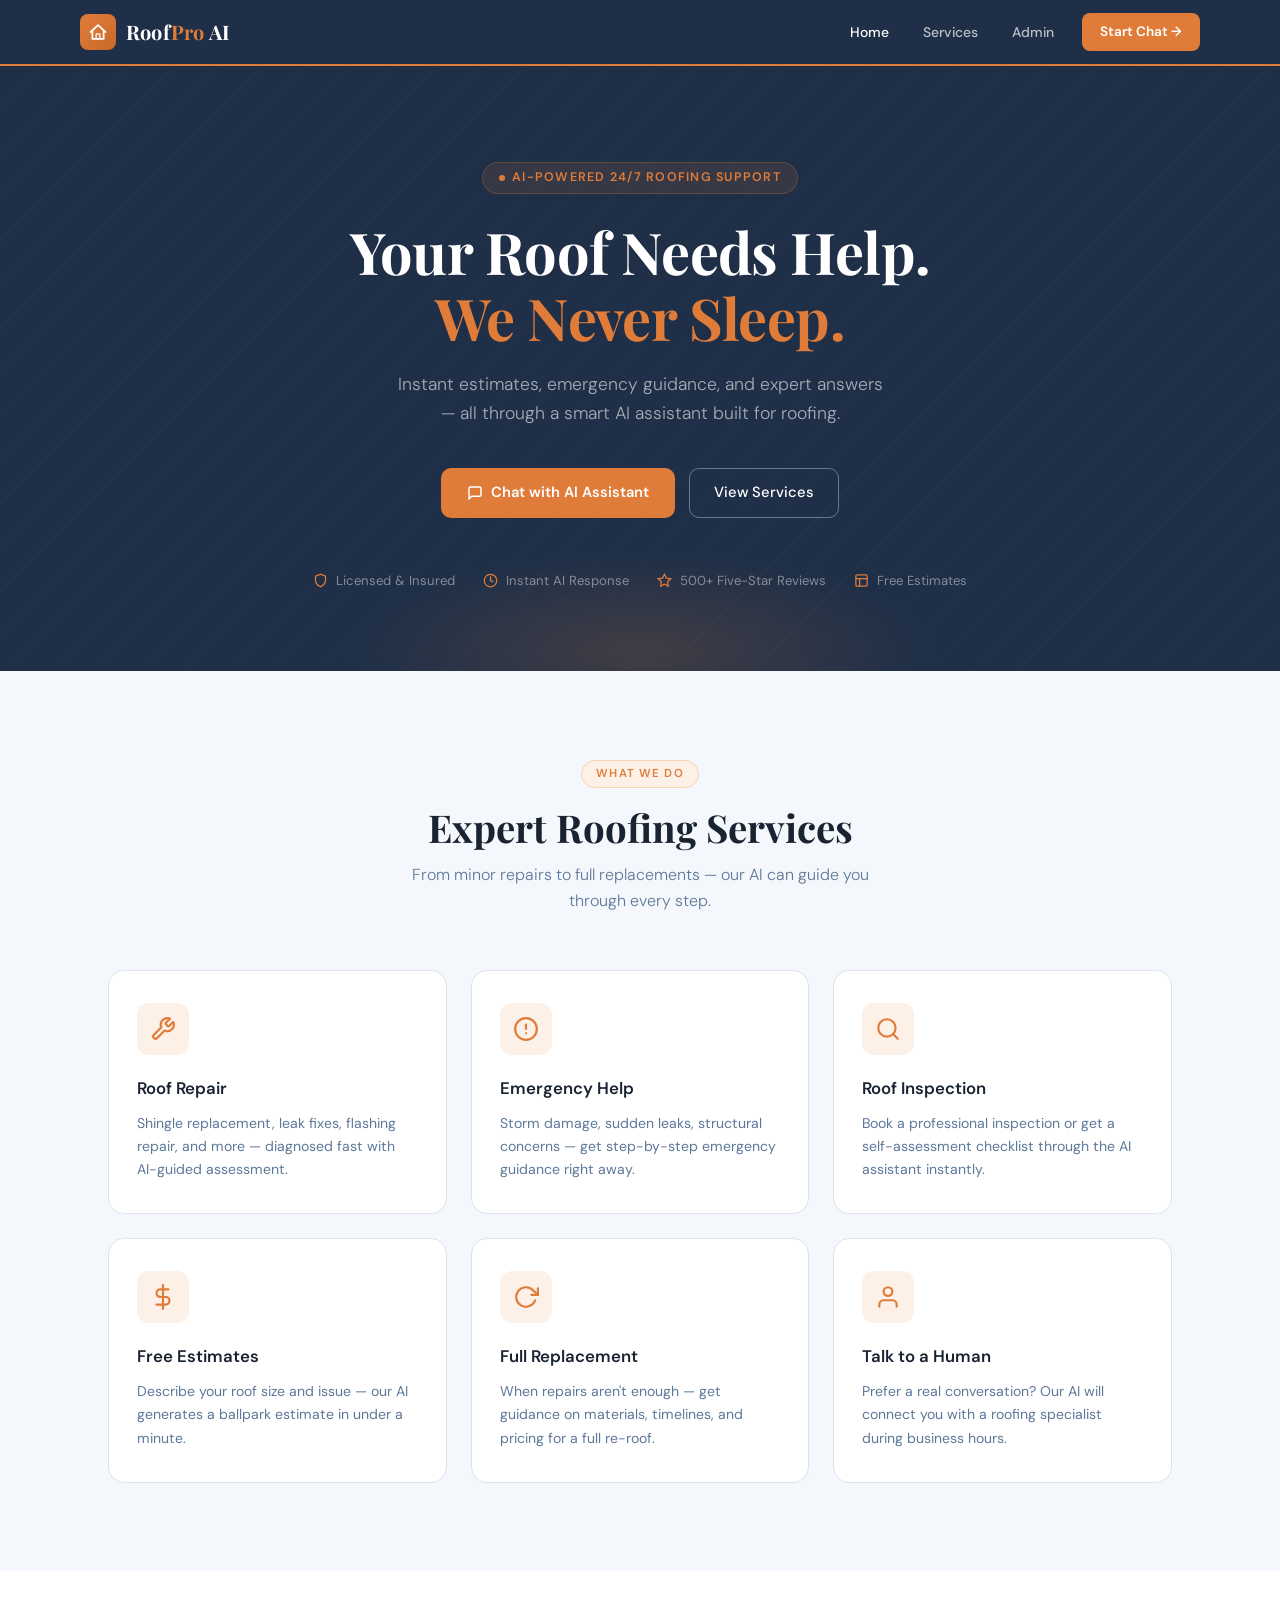
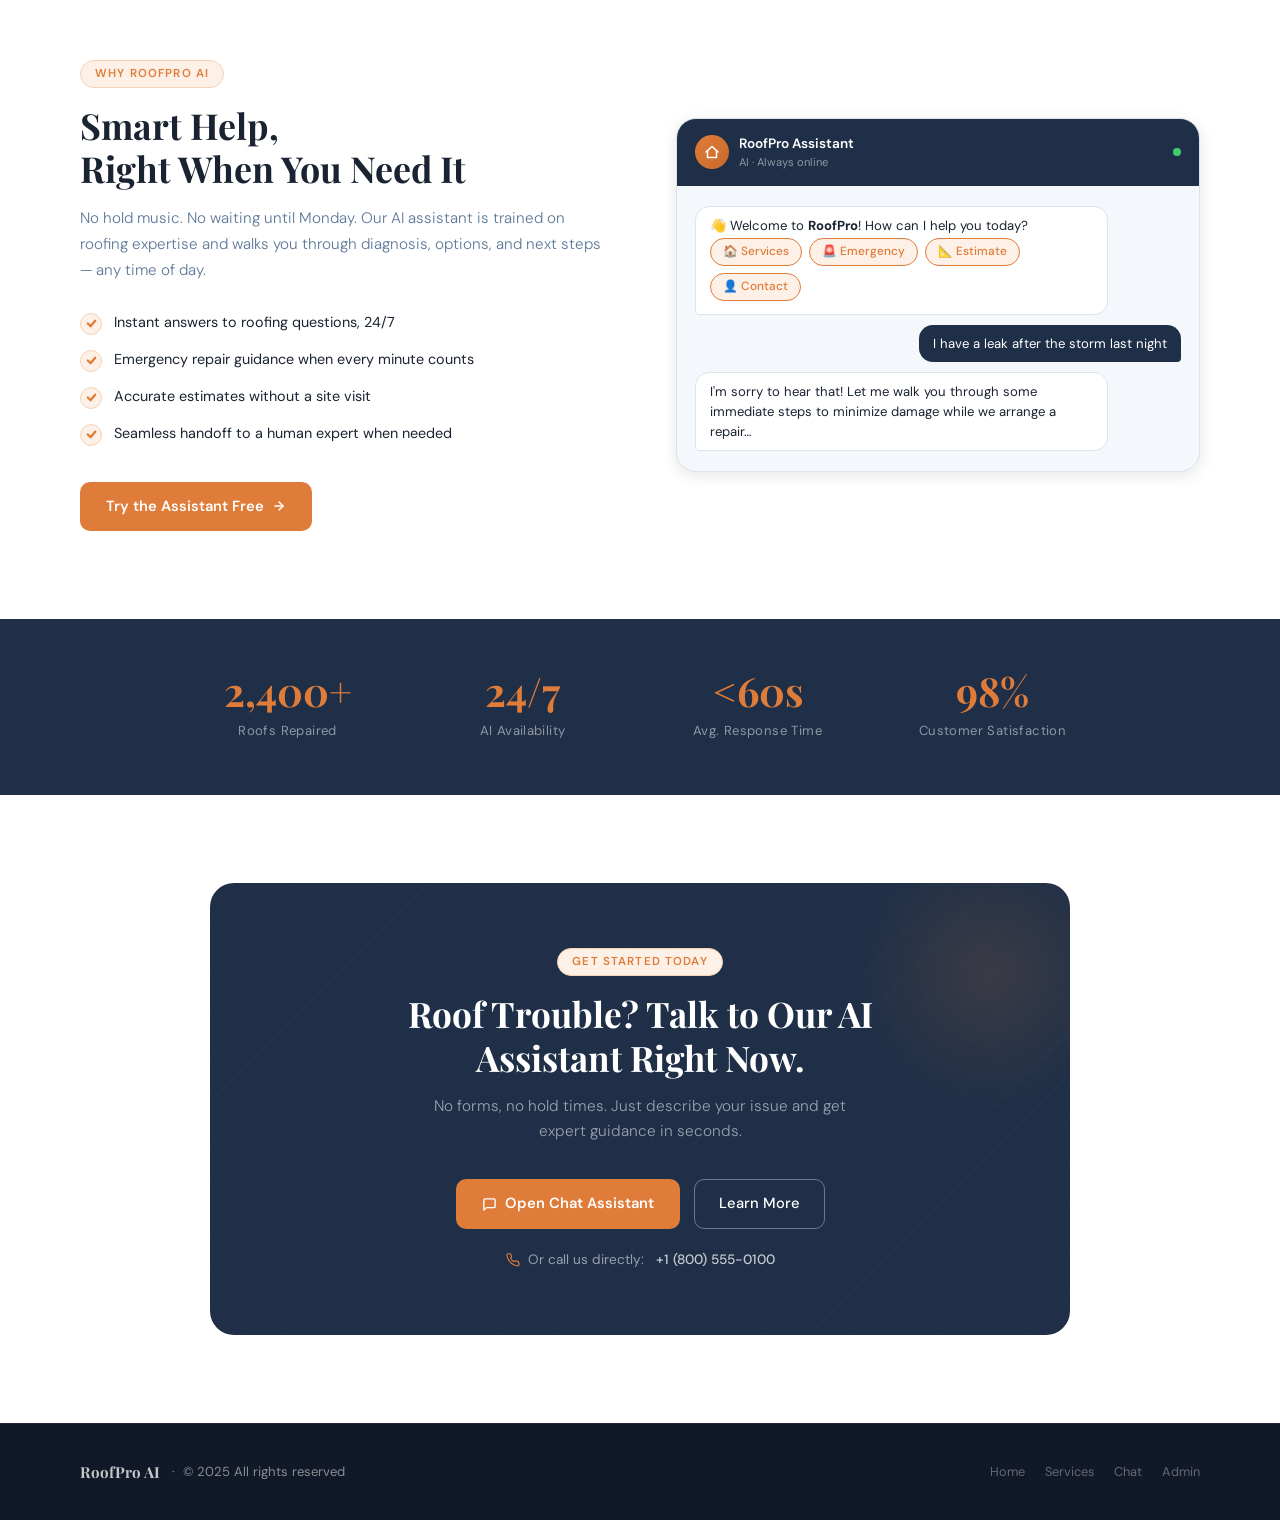
==== app/templates/home.html @ fafb725a "Initial commit - RoofPro AI chatbot" ====
<!DOCTYPE html>
<html lang="en">
<head>
  <meta charset="UTF-8" />
  <meta name="viewport" content="width=device-width, initial-scale=1.0" />
  <title>RoofPro AI – Smart Roofing Solutions</title>
  <link rel="preconnect" href="https://fonts.googleapis.com" />
  <link rel="preconnect" href="https://fonts.gstatic.com" crossorigin />
  <link href="https://fonts.googleapis.com/css2?family=Playfair+Display:wght@600;700&family=DM+Sans:ital,wght@0,300;0,400;0,500;0,600;1,300&display=swap" rel="stylesheet" />
  <style>
    /* ── CSS Variables ── */
    :root {
      --slate-900: #111827;
      --slate-800: #1e2f47;
      --slate-700: #253a58;
      --slate-600: #2b4165;
      --slate-400: #5d7899;
      --slate-200: #c8d6e5;
      --slate-100: #e8eef5;
      --slate-50:  #f4f7fb;

      --amber:       #e07c3a;
      --amber-hover: #c9692a;
      --amber-light: #fdf0e6;
      --amber-dark:  #7c3c10;

      --white: #ffffff;
      --text:  #1a2332;
      --muted: #5d7899;
      --border: #dde3eb;

      --font-brand: 'Playfair Display', Georgia, serif;
      --font-body:  'DM Sans', 'Helvetica Neue', sans-serif;

      --shadow-sm: 0 1px 4px rgba(17,24,39,0.06);
      --shadow-md: 0 4px 16px rgba(17,24,39,0.10);
      --shadow-lg: 0 12px 40px rgba(17,24,39,0.14);
    }

    /* ── Reset ── */
    *, *::before, *::after { box-sizing: border-box; margin: 0; padding: 0; }
    html { scroll-behavior: smooth; }
    body {
      font-family: var(--font-body);
      font-size: 16px;
      line-height: 1.6;
      color: var(--text);
      background: var(--white);
      -webkit-font-smoothing: antialiased;
    }
    img { display: block; max-width: 100%; }
    a { text-decoration: none; color: inherit; }

    /* ── Utility ── */
    .container {
      max-width: 1120px;
      margin: 0 auto;
      padding: 0 28px;
    }
    .tag {
      display: inline-block;
      font-size: 0.72rem;
      font-weight: 600;
      letter-spacing: 0.1em;
      text-transform: uppercase;
      color: var(--amber);
      background: var(--amber-light);
      border: 1px solid #f5d3b5;
      border-radius: 999px;
      padding: 4px 14px;
      margin-bottom: 16px;
    }
    .btn-primary {
      display: inline-flex;
      align-items: center;
      gap: 8px;
      background: var(--amber);
      color: #fff;
      font-family: var(--font-body);
      font-size: 0.92rem;
      font-weight: 600;
      padding: 13px 26px;
      border-radius: 10px;
      border: none;
      cursor: pointer;
      transition: background 0.18s, transform 0.15s, box-shadow 0.18s;
      text-decoration: none;
    }
    .btn-primary:hover {
      background: var(--amber-hover);
      transform: translateY(-2px);
      box-shadow: 0 8px 22px rgba(224,124,58,0.35);
    }
    .btn-primary:active { transform: translateY(0); }

    .btn-outline {
      display: inline-flex;
      align-items: center;
      gap: 8px;
      background: transparent;
      color: var(--white);
      font-family: var(--font-body);
      font-size: 0.92rem;
      font-weight: 500;
      padding: 12px 24px;
      border-radius: 10px;
      border: 1.5px solid rgba(255,255,255,0.35);
      cursor: pointer;
      transition: background 0.18s, border-color 0.18s;
      text-decoration: none;
    }
    .btn-outline:hover {
      background: rgba(255,255,255,0.1);
      border-color: rgba(255,255,255,0.6);
    }

    /* ═══════════════════════════════
       NAVBAR
    ═══════════════════════════════ */
    .navbar {
      position: sticky;
      top: 0;
      z-index: 100;
      background: var(--slate-800);
      border-bottom: 2px solid var(--amber);
      padding: 0 28px;
    }
    .nav-inner {
      max-width: 1120px;
      margin: 0 auto;
      display: flex;
      align-items: center;
      justify-content: space-between;
      height: 64px;
    }
    .nav-brand {
      display: flex;
      align-items: center;
      gap: 10px;
      color: var(--white);
    }
    .nav-brand-icon {
      width: 36px;
      height: 36px;
      background: linear-gradient(135deg, var(--amber) 0%, var(--amber-hover) 100%);
      border-radius: 8px;
      display: flex;
      align-items: center;
      justify-content: center;
      flex-shrink: 0;
    }
    .nav-brand-icon svg { width: 20px; height: 20px; color: #fff; }
    .nav-brand-name {
      font-family: var(--font-brand);
      font-size: 1.25rem;
      font-weight: 700;
      color: var(--white);
      letter-spacing: 0.01em;
    }
    .nav-brand-name span { color: var(--amber); }
    .nav-links {
      display: flex;
      align-items: center;
      gap: 6px;
    }
    .nav-link {
      font-size: 0.87rem;
      font-weight: 500;
      color: rgba(255,255,255,0.7);
      padding: 7px 14px;
      border-radius: 7px;
      transition: background 0.15s, color 0.15s;
    }
    .nav-link:hover { background: rgba(255,255,255,0.08); color: var(--white); }
    .nav-link.active { color: var(--white); }
    .nav-cta {
      font-size: 0.85rem;
      font-weight: 600;
      background: var(--amber);
      color: #fff;
      padding: 8px 18px;
      border-radius: 8px;
      margin-left: 8px;
      transition: background 0.15s;
    }
    .nav-cta:hover { background: var(--amber-hover); }

    /* Mobile nav toggle */
    .nav-toggle {
      display: none;
      background: none;
      border: none;
      color: rgba(255,255,255,0.8);
      cursor: pointer;
      padding: 6px;
    }
    .nav-toggle svg { width: 22px; height: 22px; }

    /* ═══════════════════════════════
       HERO
    ═══════════════════════════════ */
    .hero {
      background: var(--slate-800);
      /* Diagonal roof-tile texture */
      background-image:
        repeating-linear-gradient(135deg,
          transparent 0px, transparent 30px,
          rgba(255,255,255,0.02) 30px, rgba(255,255,255,0.02) 31px);
      padding: 96px 28px 80px;
      text-align: center;
      position: relative;
      overflow: hidden;
    }
    /* Decorative amber glow */
    .hero::before {
      content: '';
      position: absolute;
      bottom: -80px;
      left: 50%;
      transform: translateX(-50%);
      width: 600px;
      height: 200px;
      background: radial-gradient(ellipse, rgba(224,124,58,0.18) 0%, transparent 70%);
      pointer-events: none;
    }
    .hero-eyebrow {
      display: inline-flex;
      align-items: center;
      gap: 7px;
      font-size: 0.78rem;
      font-weight: 600;
      letter-spacing: 0.1em;
      text-transform: uppercase;
      color: var(--amber);
      background: rgba(224,124,58,0.12);
      border: 1px solid rgba(224,124,58,0.25);
      border-radius: 999px;
      padding: 5px 16px;
      margin-bottom: 24px;
    }
    .hero-eyebrow-dot {
      width: 6px;
      height: 6px;
      background: var(--amber);
      border-radius: 50%;
      animation: blink 2s ease-in-out infinite;
    }
    @keyframes blink {
      0%, 100% { opacity: 1; } 50% { opacity: 0.3; }
    }
    .hero h1 {
      font-family: var(--font-brand);
      font-size: clamp(2.4rem, 5vw, 3.6rem);
      font-weight: 700;
      color: var(--white);
      line-height: 1.15;
      max-width: 700px;
      margin: 0 auto 20px;
      letter-spacing: -0.01em;
    }
    .hero h1 em {
      font-style: normal;
      color: var(--amber);
    }
    .hero-sub {
      font-size: 1.1rem;
      font-weight: 300;
      color: rgba(255,255,255,0.6);
      max-width: 500px;
      margin: 0 auto 40px;
      line-height: 1.65;
    }
    .hero-actions {
      display: flex;
      align-items: center;
      justify-content: center;
      gap: 14px;
      flex-wrap: wrap;
    }
    .hero-trust {
      margin-top: 52px;
      display: flex;
      align-items: center;
      justify-content: center;
      gap: 28px;
      flex-wrap: wrap;
    }
    .trust-item {
      display: flex;
      align-items: center;
      gap: 8px;
      font-size: 0.82rem;
      color: rgba(255,255,255,0.45);
    }
    .trust-item svg { width: 15px; height: 15px; color: var(--amber); }

    /* ═══════════════════════════════
       SERVICES
    ═══════════════════════════════ */
    .services {
      padding: 88px 28px;
      background: var(--slate-50);
    }
    .section-header {
      text-align: center;
      margin-bottom: 56px;
    }
    .section-header h2 {
      font-family: var(--font-brand);
      font-size: clamp(1.8rem, 3vw, 2.6rem);
      font-weight: 700;
      color: var(--text);
      margin-bottom: 12px;
      line-height: 1.2;
    }
    .section-header p {
      font-size: 1rem;
      color: var(--muted);
      max-width: 480px;
      margin: 0 auto;
      font-weight: 300;
    }
    .services-grid {
      display: grid;
      grid-template-columns: repeat(auto-fit, minmax(260px, 1fr));
      gap: 24px;
      max-width: 1120px;
      margin: 0 auto;
    }
    .service-card {
      background: var(--white);
      border: 1px solid var(--border);
      border-radius: 16px;
      padding: 32px 28px;
      transition: transform 0.2s, box-shadow 0.2s, border-color 0.2s;
      cursor: default;
      position: relative;
      overflow: hidden;
    }
    .service-card::after {
      content: '';
      position: absolute;
      bottom: 0; left: 0; right: 0;
      height: 3px;
      background: var(--amber);
      transform: scaleX(0);
      transform-origin: left;
      transition: transform 0.25s ease;
      border-radius: 0 0 16px 16px;
    }
    .service-card:hover {
      transform: translateY(-4px);
      box-shadow: var(--shadow-lg);
      border-color: #c8d6e5;
    }
    .service-card:hover::after { transform: scaleX(1); }
    .service-icon {
      width: 52px;
      height: 52px;
      background: var(--amber-light);
      border-radius: 12px;
      display: flex;
      align-items: center;
      justify-content: center;
      margin-bottom: 20px;
      color: var(--amber);
    }
    .service-icon svg { width: 26px; height: 26px; }
    .service-card h3 {
      font-size: 1.05rem;
      font-weight: 600;
      color: var(--text);
      margin-bottom: 10px;
    }
    .service-card p {
      font-size: 0.88rem;
      color: var(--muted);
      line-height: 1.65;
    }

    /* ═══════════════════════════════
       AI FEATURE HIGHLIGHT
    ═══════════════════════════════ */
    .ai-section {
      padding: 88px 28px;
      background: var(--white);
    }
    .ai-inner {
      max-width: 1120px;
      margin: 0 auto;
      display: grid;
      grid-template-columns: 1fr 1fr;
      align-items: center;
      gap: 72px;
    }
    .ai-text h2 {
      font-family: var(--font-brand);
      font-size: clamp(1.7rem, 2.8vw, 2.4rem);
      font-weight: 700;
      color: var(--text);
      line-height: 1.2;
      margin-bottom: 16px;
    }
    .ai-text p {
      font-size: 0.95rem;
      color: var(--muted);
      line-height: 1.7;
      margin-bottom: 28px;
      font-weight: 300;
    }
    .ai-features {
      list-style: none;
      display: flex;
      flex-direction: column;
      gap: 14px;
      margin-bottom: 36px;
    }
    .ai-feature-item {
      display: flex;
      align-items: flex-start;
      gap: 12px;
      font-size: 0.9rem;
      color: var(--text);
      line-height: 1.5;
    }
    .ai-check {
      width: 22px;
      height: 22px;
      border-radius: 50%;
      background: var(--amber-light);
      border: 1.5px solid #f5d3b5;
      display: flex;
      align-items: center;
      justify-content: center;
      flex-shrink: 0;
      margin-top: 1px;
    }
    .ai-check svg { width: 11px; height: 11px; color: var(--amber); }

    /* Faux chat preview */
    .chat-preview {
      background: var(--slate-50);
      border: 1px solid var(--border);
      border-radius: 20px;
      overflow: hidden;
      box-shadow: var(--shadow-md);
    }
    .cp-header {
      background: var(--slate-800);
      padding: 14px 18px;
      display: flex;
      align-items: center;
      gap: 10px;
    }
    .cp-avatar {
      width: 34px;
      height: 34px;
      background: linear-gradient(135deg, var(--amber), var(--amber-hover));
      border-radius: 50%;
      display: flex;
      align-items: center;
      justify-content: center;
      color: #fff;
      flex-shrink: 0;
    }
    .cp-avatar svg { width: 16px; height: 16px; }
    .cp-name { font-size: 0.85rem; font-weight: 600; color: #fff; }
    .cp-status { font-size: 0.7rem; color: rgba(255,255,255,0.5); }
    .cp-dot {
      width: 8px; height: 8px;
      background: #3ecf6a;
      border-radius: 50%;
      margin-left: auto;
      flex-shrink: 0;
    }
    .cp-body { padding: 20px 18px; display: flex; flex-direction: column; gap: 10px; }
    .cp-bubble {
      max-width: 85%;
      padding: 9px 14px;
      border-radius: 14px;
      font-size: 0.82rem;
      line-height: 1.5;
    }
    .cp-bubble.bot {
      background: var(--white);
      border: 1px solid var(--border);
      border-bottom-left-radius: 4px;
      color: var(--text);
      align-self: flex-start;
    }
    .cp-bubble.user {
      background: var(--slate-800);
      color: #fff;
      border-bottom-right-radius: 4px;
      align-self: flex-end;
    }
    .cp-qr { display: flex; flex-wrap: wrap; gap: 7px; padding: 2px 0 4px; }
    .cp-qr span {
      font-size: 0.74rem;
      font-weight: 500;
      border: 1.5px solid var(--amber);
      color: var(--amber);
      background: var(--amber-light);
      border-radius: 999px;
      padding: 4px 12px;
    }

    /* ═══════════════════════════════
       STATS BAND
    ═══════════════════════════════ */
    .stats-band {
      background: var(--slate-800);
      padding: 52px 28px;
    }
    .stats-grid {
      max-width: 900px;
      margin: 0 auto;
      display: grid;
      grid-template-columns: repeat(auto-fit, minmax(160px, 1fr));
      gap: 40px;
      text-align: center;
    }
    .stat-item {}
    .stat-number {
      font-family: var(--font-brand);
      font-size: 2.5rem;
      font-weight: 700;
      color: var(--amber);
      display: block;
      line-height: 1;
      margin-bottom: 6px;
    }
    .stat-label {
      font-size: 0.82rem;
      color: rgba(255,255,255,0.5);
      font-weight: 400;
      letter-spacing: 0.03em;
    }

    /* ═══════════════════════════════
       CTA BANNER
    ═══════════════════════════════ */
    .cta-banner {
      padding: 88px 28px;
      background: var(--white);
    }
    .cta-box {
      max-width: 860px;
      margin: 0 auto;
      background: var(--slate-800);
      border-radius: 24px;
      padding: 64px 56px;
      text-align: center;
      position: relative;
      overflow: hidden;
      background-image:
        repeating-linear-gradient(135deg,
          transparent 0px, transparent 30px,
          rgba(255,255,255,0.02) 30px, rgba(255,255,255,0.02) 31px);
    }
    .cta-box::before {
      content: '';
      position: absolute;
      top: -50px; right: -60px;
      width: 280px; height: 280px;
      background: radial-gradient(circle, rgba(224,124,58,0.15) 0%, transparent 70%);
      pointer-events: none;
    }
    .cta-box h2 {
      font-family: var(--font-brand);
      font-size: clamp(1.6rem, 2.8vw, 2.2rem);
      font-weight: 700;
      color: var(--white);
      margin-bottom: 14px;
      line-height: 1.25;
    }
    .cta-box p {
      font-size: 0.96rem;
      color: rgba(255,255,255,0.55);
      margin-bottom: 36px;
      max-width: 440px;
      margin-left: auto;
      margin-right: auto;
      font-weight: 300;
    }
    .cta-actions {
      display: flex;
      align-items: center;
      justify-content: center;
      gap: 14px;
      flex-wrap: wrap;
    }
    .cta-phone {
      display: flex;
      align-items: center;
      gap: 8px;
      font-size: 0.85rem;
      color: rgba(255,255,255,0.55);
      margin-top: 20px;
    }
    .cta-phone svg { width: 14px; height: 14px; color: var(--amber); }
    .cta-phone a { color: rgba(255,255,255,0.75); font-weight: 500; }

    /* ═══════════════════════════════
       FOOTER
    ═══════════════════════════════ */
    footer {
      background: var(--slate-900);
      padding: 36px 28px;
      border-top: 1px solid rgba(255,255,255,0.06);
    }
    .footer-inner {
      max-width: 1120px;
      margin: 0 auto;
      display: flex;
      align-items: center;
      justify-content: space-between;
      flex-wrap: wrap;
      gap: 16px;
    }
    .footer-brand {
      display: flex;
      align-items: center;
      gap: 8px;
      color: rgba(255,255,255,0.5);
      font-size: 0.82rem;
    }
    .footer-brand strong {
      font-family: var(--font-brand);
      color: rgba(255,255,255,0.75);
      font-size: 0.95rem;
    }
    .footer-links { display: flex; gap: 20px; }
    .footer-links a {
      font-size: 0.8rem;
      color: rgba(255,255,255,0.35);
      transition: color 0.15s;
    }
    .footer-links a:hover { color: rgba(255,255,255,0.7); }

    /* ═══════════════════════════════
       RESPONSIVE
    ═══════════════════════════════ */
    @media (max-width: 768px) {
      .nav-links { display: none; }
      .nav-links.open {
        display: flex;
        flex-direction: column;
        position: absolute;
        top: 64px; left: 0; right: 0;
        background: var(--slate-900);
        padding: 16px 20px 24px;
        gap: 4px;
        border-bottom: 1px solid rgba(255,255,255,0.07);
        z-index: 99;
      }
      .nav-links.open .nav-cta { margin-left: 0; margin-top: 8px; }
      .nav-toggle { display: flex; }
      .navbar { position: sticky; }

      .hero { padding: 64px 20px 56px; }
      .ai-inner { grid-template-columns: 1fr; gap: 40px; }
      .cta-box { padding: 44px 28px; }
      .footer-inner { flex-direction: column; align-items: flex-start; gap: 12px; }
    }
  </style>
</head>
<body>

<!-- ═══════════════════════════════════════
     NAVBAR
════════════════════════════════════════ -->
<nav class="navbar">
  <div class="nav-inner">
    <a href="/" class="nav-brand">
      <div class="nav-brand-icon">
        <svg viewBox="0 0 32 32" fill="none" xmlns="http://www.w3.org/2000/svg">
          <path d="M4 16 L16 5 L28 16" stroke="currentColor" stroke-width="2.8" stroke-linecap="round" stroke-linejoin="round"/>
          <path d="M7 14 L7 27 L25 27 L25 14" stroke="currentColor" stroke-width="2.8" stroke-linecap="round" stroke-linejoin="round"/>
          <rect x="13" y="19" width="6" height="8" rx="1" stroke="currentColor" stroke-width="2" fill="none"/>
        </svg>
      </div>
      <span class="nav-brand-name">Roof<span>Pro</span> AI</span>
    </a>

    <div class="nav-links" id="navLinks">
      <a href="/" class="nav-link active">Home</a>
      <a href="#services" class="nav-link">Services</a>
      <a href="/admin/login" class="nav-link">Admin</a>
      <a href="/chat" class="nav-link nav-cta">Start Chat →</a>
    </div>

    <button class="nav-toggle" id="navToggle" aria-label="Toggle navigation">
      <svg viewBox="0 0 24 24" fill="none" stroke="currentColor" stroke-width="2" stroke-linecap="round">
        <path d="M4 6h16M4 12h16M4 18h16"/>
      </svg>
    </button>
  </div>
</nav>

<!-- ═══════════════════════════════════════
     HERO
════════════════════════════════════════ -->
<section class="hero">
  <div class="hero-eyebrow">
    <span class="hero-eyebrow-dot"></span>
    AI-Powered 24/7 Roofing Support
  </div>
  <h1>Your Roof Needs Help.<br><em>We Never Sleep.</em></h1>
  <p class="hero-sub">
    Instant estimates, emergency guidance, and expert answers — all through a smart AI assistant built for roofing.
  </p>
  <div class="hero-actions">
    <a href="/chat" class="btn-primary">
      <svg width="16" height="16" viewBox="0 0 24 24" fill="none" stroke="currentColor" stroke-width="2.2" stroke-linecap="round" stroke-linejoin="round">
        <path d="M21 15a2 2 0 0 1-2 2H7l-4 4V5a2 2 0 0 1 2-2h14a2 2 0 0 1 2 2z"/>
      </svg>
      Chat with AI Assistant
    </a>
    <a href="#services" class="btn-outline">View Services</a>
  </div>
  <div class="hero-trust">
    <div class="trust-item">
      <svg viewBox="0 0 24 24" fill="none" stroke="currentColor" stroke-width="2" stroke-linecap="round"><path d="M12 22s8-4 8-10V5l-8-3-8 3v7c0 6 8 10 8 10z"/></svg>
      Licensed & Insured
    </div>
    <div class="trust-item">
      <svg viewBox="0 0 24 24" fill="none" stroke="currentColor" stroke-width="2" stroke-linecap="round"><circle cx="12" cy="12" r="10"/><polyline points="12 6 12 12 16 14"/></svg>
      Instant AI Response
    </div>
    <div class="trust-item">
      <svg viewBox="0 0 24 24" fill="none" stroke="currentColor" stroke-width="2" stroke-linecap="round"><polygon points="12 2 15.09 8.26 22 9.27 17 14.14 18.18 21.02 12 17.77 5.82 21.02 7 14.14 2 9.27 8.91 8.26 12 2"/></svg>
      500+ Five-Star Reviews
    </div>
    <div class="trust-item">
      <svg viewBox="0 0 24 24" fill="none" stroke="currentColor" stroke-width="2" stroke-linecap="round"><rect x="3" y="3" width="18" height="18" rx="2"/><path d="M3 9h18M9 21V9"/></svg>
      Free Estimates
    </div>
  </div>
</section>

<!-- ═══════════════════════════════════════
     SERVICES
════════════════════════════════════════ -->
<section class="services" id="services">
  <div class="container">
    <div class="section-header">
      <div class="tag">What We Do</div>
      <h2>Expert Roofing Services</h2>
      <p>From minor repairs to full replacements — our AI can guide you through every step.</p>
    </div>
    <div class="services-grid">

      <!-- Repair -->
      <div class="service-card">
        <div class="service-icon">
          <svg viewBox="0 0 24 24" fill="none" stroke="currentColor" stroke-width="2" stroke-linecap="round" stroke-linejoin="round">
            <path d="M14.7 6.3a1 1 0 0 0 0 1.4l1.6 1.6a1 1 0 0 0 1.4 0l3.77-3.77a6 6 0 0 1-7.94 7.94l-6.91 6.91a2.12 2.12 0 0 1-3-3l6.91-6.91a6 6 0 0 1 7.94-7.94l-3.76 3.76z"/>
          </svg>
        </div>
        <h3>Roof Repair</h3>
        <p>Shingle replacement, leak fixes, flashing repair, and more — diagnosed fast with AI-guided assessment.</p>
      </div>

      <!-- Emergency -->
      <div class="service-card">
        <div class="service-icon">
          <svg viewBox="0 0 24 24" fill="none" stroke="currentColor" stroke-width="2" stroke-linecap="round" stroke-linejoin="round">
            <circle cx="12" cy="12" r="10"/><line x1="12" y1="8" x2="12" y2="12"/><line x1="12" y1="16" x2="12.01" y2="16"/>
          </svg>
        </div>
        <h3>Emergency Help</h3>
        <p>Storm damage, sudden leaks, structural concerns — get step-by-step emergency guidance right away.</p>
      </div>

      <!-- Inspection -->
      <div class="service-card">
        <div class="service-icon">
          <svg viewBox="0 0 24 24" fill="none" stroke="currentColor" stroke-width="2" stroke-linecap="round" stroke-linejoin="round">
            <circle cx="11" cy="11" r="8"/><line x1="21" y1="21" x2="16.65" y2="16.65"/>
          </svg>
        </div>
        <h3>Roof Inspection</h3>
        <p>Book a professional inspection or get a self-assessment checklist through the AI assistant instantly.</p>
      </div>

      <!-- Estimate -->
      <div class="service-card">
        <div class="service-icon">
          <svg viewBox="0 0 24 24" fill="none" stroke="currentColor" stroke-width="2" stroke-linecap="round" stroke-linejoin="round">
            <line x1="12" y1="1" x2="12" y2="23"/><path d="M17 5H9.5a3.5 3.5 0 0 0 0 7h5a3.5 3.5 0 0 1 0 7H6"/>
          </svg>
        </div>
        <h3>Free Estimates</h3>
        <p>Describe your roof size and issue — our AI generates a ballpark estimate in under a minute.</p>
      </div>

      <!-- Replacement -->
      <div class="service-card">
        <div class="service-icon">
          <svg viewBox="0 0 24 24" fill="none" stroke="currentColor" stroke-width="2" stroke-linecap="round" stroke-linejoin="round">
            <polyline points="23 4 23 10 17 10"/><path d="M20.49 15a9 9 0 1 1-2.12-9.36L23 10"/>
          </svg>
        </div>
        <h3>Full Replacement</h3>
        <p>When repairs aren't enough — get guidance on materials, timelines, and pricing for a full re-roof.</p>
      </div>

      <!-- Human Support -->
      <div class="service-card">
        <div class="service-icon">
          <svg viewBox="0 0 24 24" fill="none" stroke="currentColor" stroke-width="2" stroke-linecap="round" stroke-linejoin="round">
            <path d="M20 21v-2a4 4 0 0 0-4-4H8a4 4 0 0 0-4 4v2"/><circle cx="12" cy="7" r="4"/>
          </svg>
        </div>
        <h3>Talk to a Human</h3>
        <p>Prefer a real conversation? Our AI will connect you with a roofing specialist during business hours.</p>
      </div>

    </div>
  </div>
</section>

<!-- ═══════════════════════════════════════
     AI HIGHLIGHT SECTION
════════════════════════════════════════ -->
<section class="ai-section">
  <div class="ai-inner">
    <div class="ai-text">
      <div class="tag">Why RoofPro AI</div>
      <h2>Smart Help,<br>Right When You Need It</h2>
      <p>
        No hold music. No waiting until Monday. Our AI assistant is trained on roofing expertise and walks you through diagnosis, options, and next steps — any time of day.
      </p>
      <ul class="ai-features">
        <li class="ai-feature-item">
          <div class="ai-check">
            <svg viewBox="0 0 12 12" fill="none" stroke="currentColor" stroke-width="2.5" stroke-linecap="round" stroke-linejoin="round">
              <polyline points="2 6 5 9 10 3"/>
            </svg>
          </div>
          Instant answers to roofing questions, 24/7
        </li>
        <li class="ai-feature-item">
          <div class="ai-check">
            <svg viewBox="0 0 12 12" fill="none" stroke="currentColor" stroke-width="2.5" stroke-linecap="round" stroke-linejoin="round">
              <polyline points="2 6 5 9 10 3"/>
            </svg>
          </div>
          Emergency repair guidance when every minute counts
        </li>
        <li class="ai-feature-item">
          <div class="ai-check">
            <svg viewBox="0 0 12 12" fill="none" stroke="currentColor" stroke-width="2.5" stroke-linecap="round" stroke-linejoin="round">
              <polyline points="2 6 5 9 10 3"/>
            </svg>
          </div>
          Accurate estimates without a site visit
        </li>
        <li class="ai-feature-item">
          <div class="ai-check">
            <svg viewBox="0 0 12 12" fill="none" stroke="currentColor" stroke-width="2.5" stroke-linecap="round" stroke-linejoin="round">
              <polyline points="2 6 5 9 10 3"/>
            </svg>
          </div>
          Seamless handoff to a human expert when needed
        </li>
      </ul>
      <a href="/chat" class="btn-primary">
        Try the Assistant Free
        <svg width="14" height="14" viewBox="0 0 24 24" fill="none" stroke="currentColor" stroke-width="2.5" stroke-linecap="round" stroke-linejoin="round">
          <line x1="5" y1="12" x2="19" y2="12"/><polyline points="12 5 19 12 12 19"/>
        </svg>
      </a>
    </div>

    <!-- Chat preview widget -->
    <div class="chat-preview">
      <div class="cp-header">
        <div class="cp-avatar">
          <svg viewBox="0 0 32 32" fill="none" stroke="currentColor" stroke-width="3" stroke-linecap="round" stroke-linejoin="round">
            <path d="M4 16 L16 5 L28 16"/><path d="M7 14 L7 27 L25 27 L25 14"/>
          </svg>
        </div>
        <div>
          <div class="cp-name">RoofPro Assistant</div>
          <div class="cp-status">AI · Always online</div>
        </div>
        <div class="cp-dot"></div>
      </div>
      <div class="cp-body">
        <div class="cp-bubble bot">
          👋 Welcome to <strong>RoofPro</strong>! How can I help you today?
          <div class="cp-qr">
            <span>🏠 Services</span>
            <span>🚨 Emergency</span>
            <span>📐 Estimate</span>
            <span>👤 Contact</span>
          </div>
        </div>
        <div class="cp-bubble user">I have a leak after the storm last night</div>
        <div class="cp-bubble bot">
          I'm sorry to hear that! Let me walk you through some immediate steps to minimize damage while we arrange a repair…
        </div>
      </div>
    </div>
  </div>
</section>

<!-- ═══════════════════════════════════════
     STATS BAND
════════════════════════════════════════ -->
<section class="stats-band">
  <div class="stats-grid">
    <div class="stat-item">
      <span class="stat-number">2,400+</span>
      <span class="stat-label">Roofs Repaired</span>
    </div>
    <div class="stat-item">
      <span class="stat-number">24/7</span>
      <span class="stat-label">AI Availability</span>
    </div>
    <div class="stat-item">
      <span class="stat-number">&lt;60s</span>
      <span class="stat-label">Avg. Response Time</span>
    </div>
    <div class="stat-item">
      <span class="stat-number">98%</span>
      <span class="stat-label">Customer Satisfaction</span>
    </div>
  </div>
</section>

<!-- ═══════════════════════════════════════
     CTA BANNER
════════════════════════════════════════ -->
<section class="cta-banner">
  <div class="cta-box">
    <div class="tag">Get Started Today</div>
    <h2>Roof Trouble? Talk to Our AI<br>Assistant Right Now.</h2>
    <p>No forms, no hold times. Just describe your issue and get expert guidance in seconds.</p>
    <div class="cta-actions">
      <a href="/chat" class="btn-primary">
        <svg width="15" height="15" viewBox="0 0 24 24" fill="none" stroke="currentColor" stroke-width="2.2" stroke-linecap="round" stroke-linejoin="round">
          <path d="M21 15a2 2 0 0 1-2 2H7l-4 4V5a2 2 0 0 1 2-2h14a2 2 0 0 1 2 2z"/>
        </svg>
        Open Chat Assistant
      </a>
      <a href="#services" class="btn-outline">Learn More</a>
    </div>
    <div style="display:flex;justify-content:center;">
      <div class="cta-phone">
        <svg viewBox="0 0 24 24" fill="none" stroke="currentColor" stroke-width="2" stroke-linecap="round" stroke-linejoin="round">
          <path d="M22 16.92v3a2 2 0 0 1-2.18 2 19.79 19.79 0 0 1-8.63-3.07A19.5 19.5 0 0 1 4.69 12a19.79 19.79 0 0 1-3.07-8.67A2 2 0 0 1 3.6 1.27h3a2 2 0 0 1 2 1.72c.127.96.361 1.903.7 2.81a2 2 0 0 1-.45 2.11L7.91 8.86a16 16 0 0 0 6.06 6.06l.95-.95a2 2 0 0 1 2.11-.45c.907.339 1.85.573 2.81.7A2 2 0 0 1 21.73 16.92z"/>
        </svg>
        Or call us directly:&nbsp;<a href="tel:+18005550100">+1 (800) 555-0100</a>
      </div>
    </div>
  </div>
</section>

<!-- ═══════════════════════════════════════
     FOOTER
════════════════════════════════════════ -->
<footer>
  <div class="footer-inner">
    <div class="footer-brand">
      <strong>RoofPro AI</strong>
      &nbsp;·&nbsp; © 2025 All rights reserved
    </div>
    <div class="footer-links">
      <a href="/">Home</a>
      <a href="#services">Services</a>
      <a href="/chat">Chat</a>
      <a href="/admin/login">Admin</a>
    </div>
  </div>
</footer>

<!-- ═══════════════════════════════════════
     SCRIPTS
════════════════════════════════════════ -->
<script>
  /* Mobile nav toggle */
  const navToggle = document.getElementById('navToggle');
  const navLinks  = document.getElementById('navLinks');
  navToggle.addEventListener('click', () => {
    navLinks.classList.toggle('open');
  });

  /* Smooth scroll for anchor links */
  document.querySelectorAll('a[href^="#"]').forEach(link => {
    link.addEventListener('click', e => {
      const target = document.querySelector(link.getAttribute('href'));
      if (target) {
        e.preventDefault();
        navLinks.classList.remove('open');
        target.scrollIntoView({ behavior: 'smooth', block: 'start' });
      }
    });
  });
</script>
</body>
</html>
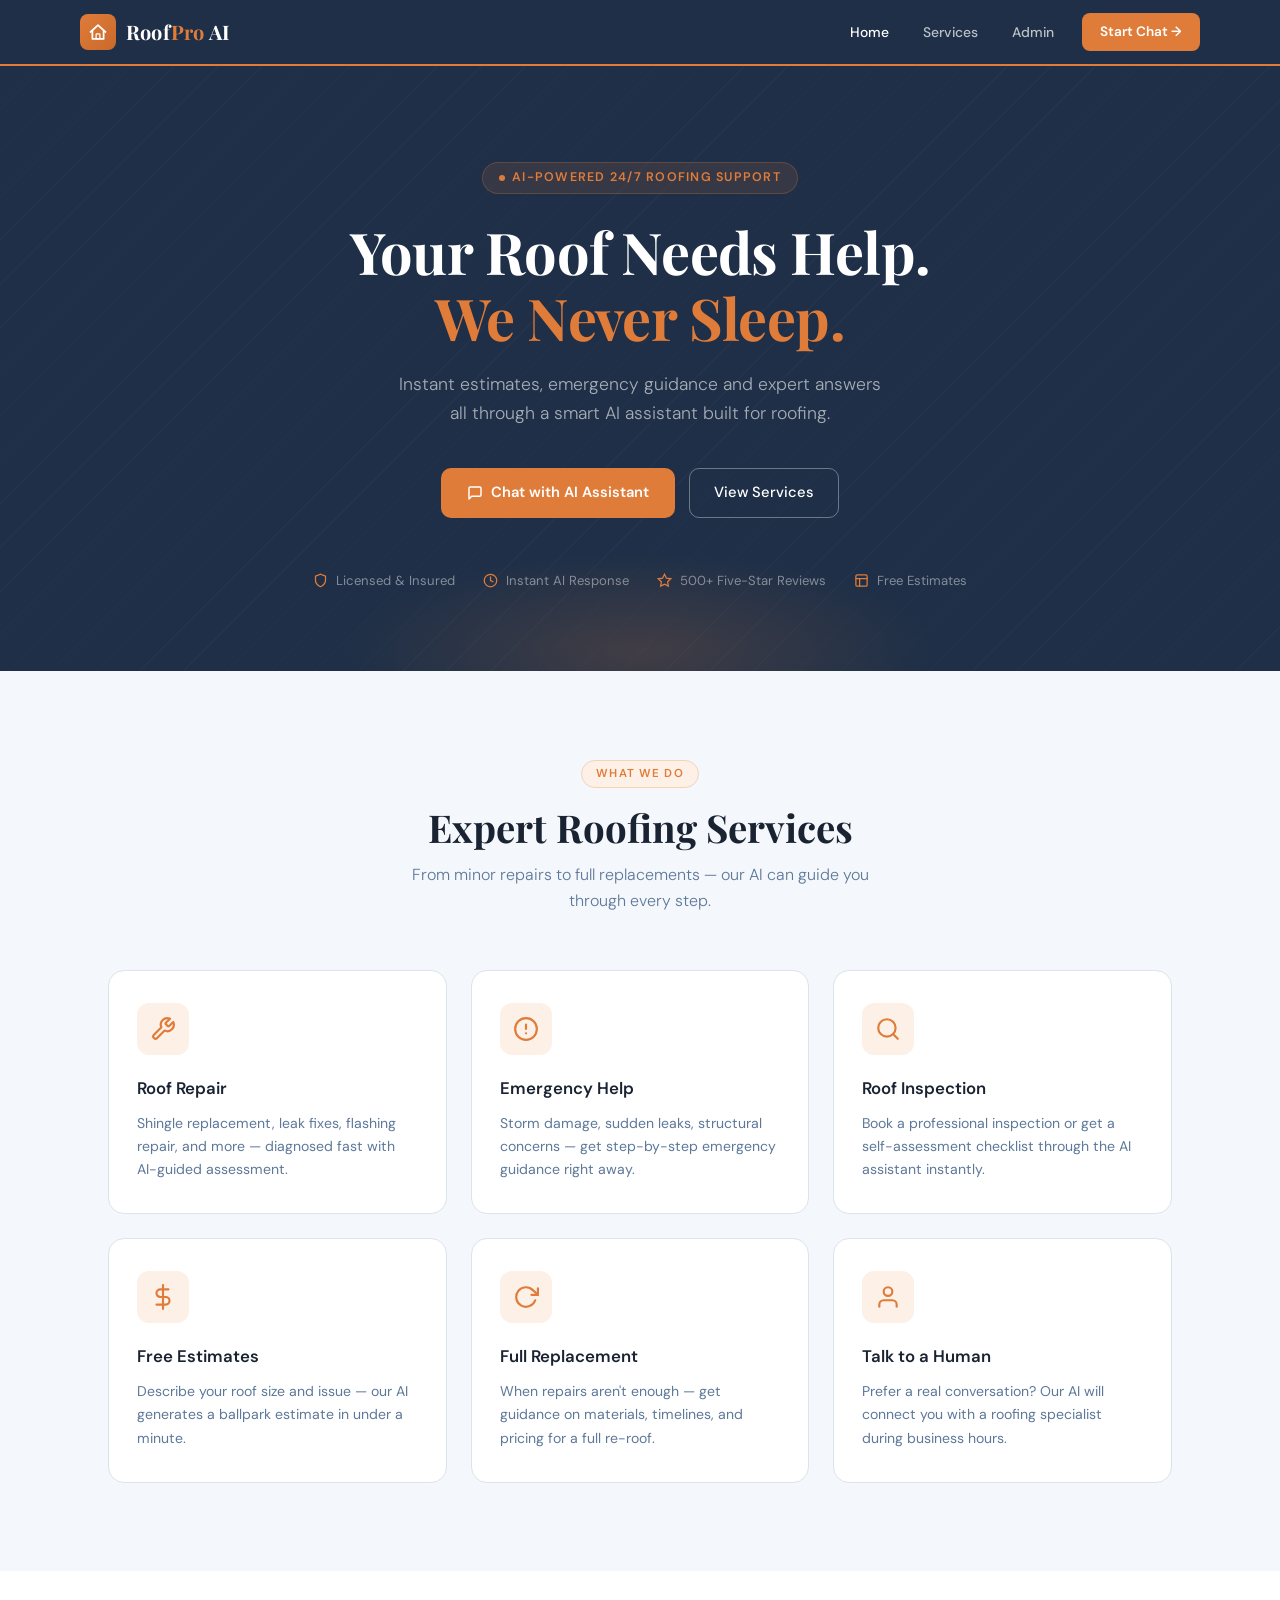
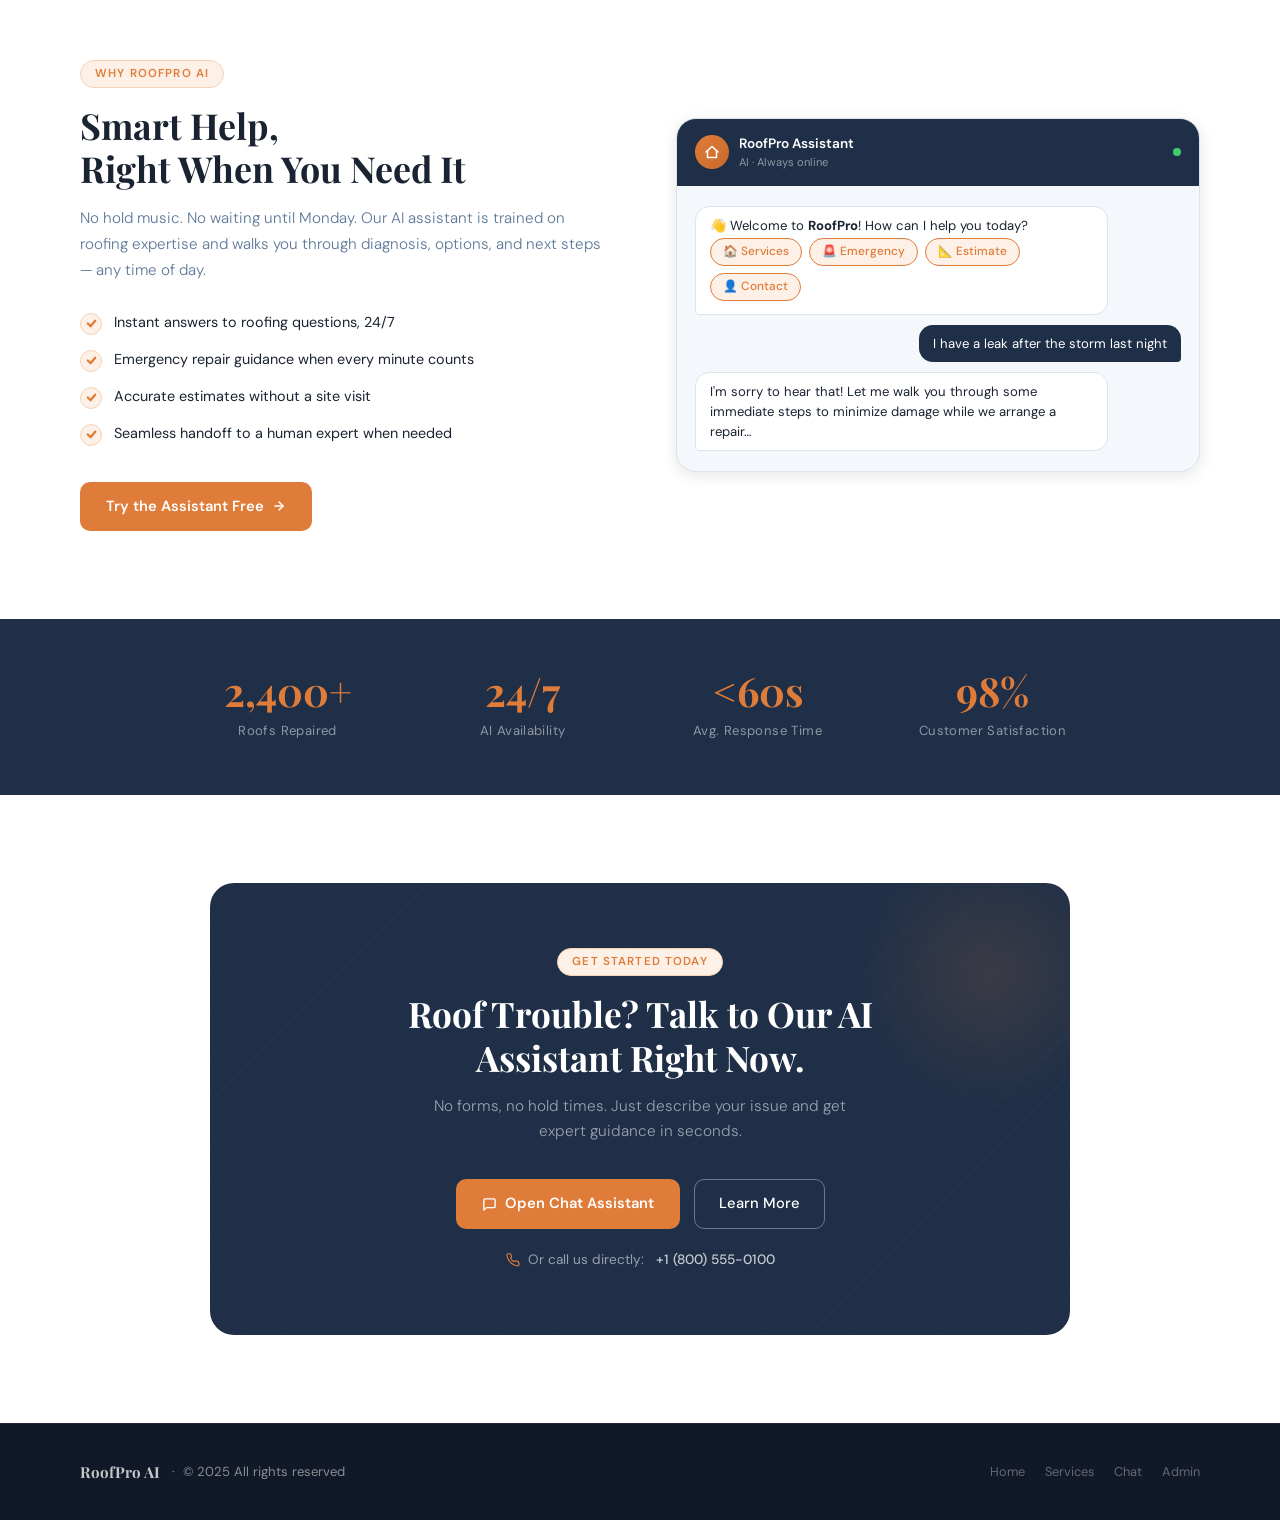
==== commit d7bc835f: "Updated admin login UI with demo info box and improved styling" ====
--- a/app/templates/home.html
+++ b/app/templates/home.html
@@ -708,7 +708,7 @@
   </div>
   <h1>Your Roof Needs Help.<br><em>We Never Sleep.</em></h1>
   <p class="hero-sub">
-    Instant estimates, emergency guidance, and expert answers — all through a smart AI assistant built for roofing.
+    Instant estimates, emergency guidance and expert answers all through a smart AI assistant built for roofing.
   </p>
   <div class="hero-actions">
     <a href="/chat" class="btn-primary">
